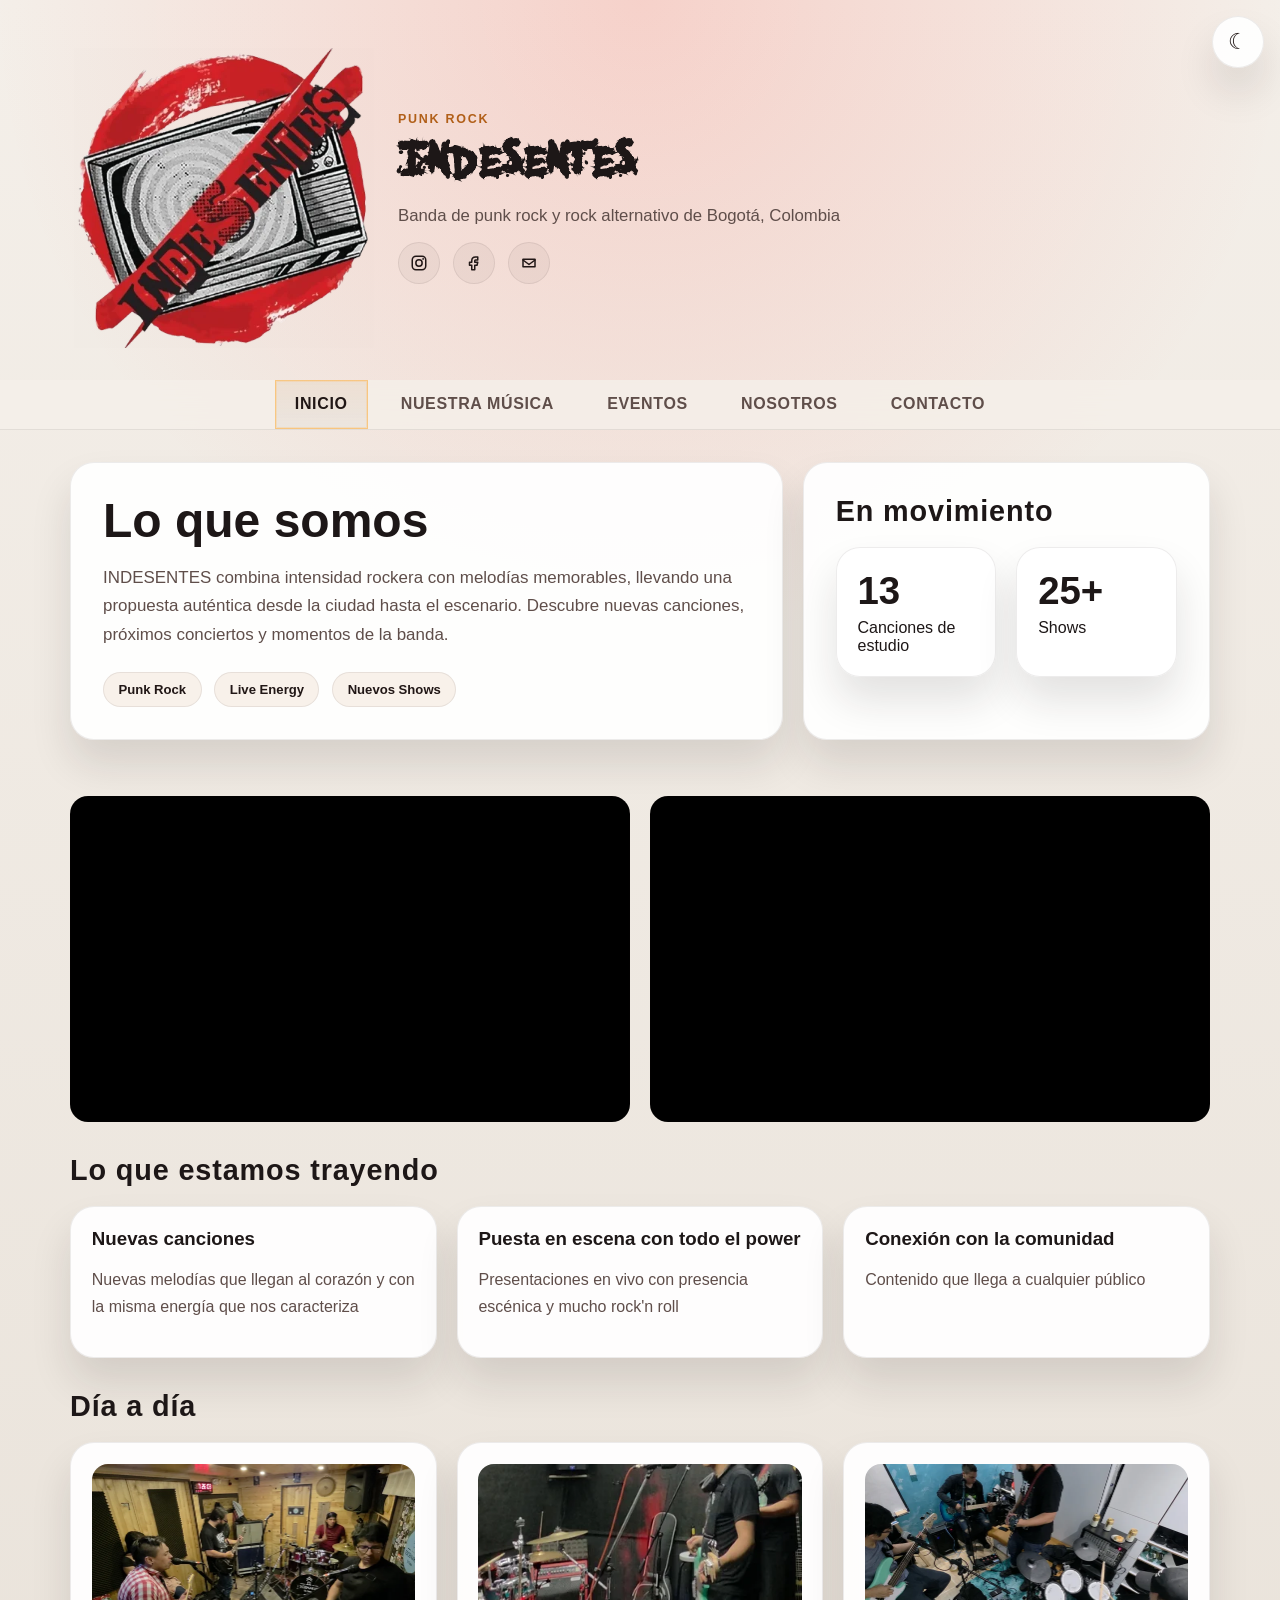
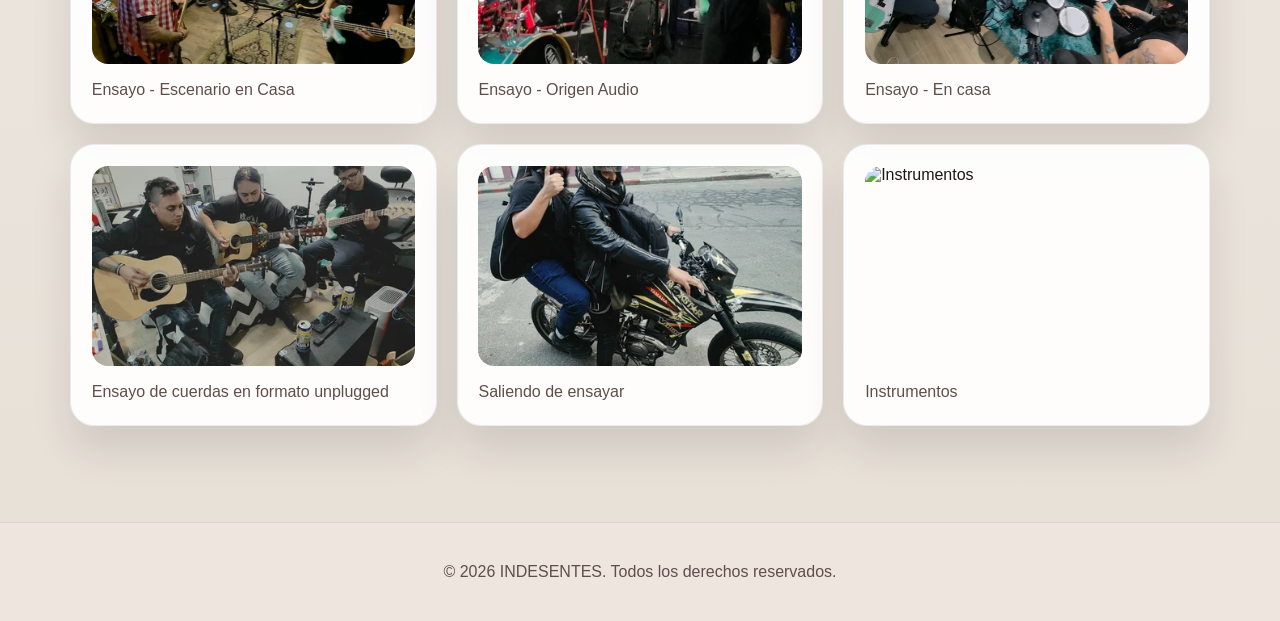
==== index.html @ 767691c8 "feat!: Indesentes Web Page. First Version" ====
<!DOCTYPE html>
<html lang="es">
  <head>
    <meta charset="UTF-8" />
    <meta name="viewport" content="width=device-width, initial-scale=1.0" />
    <meta
      name="description"
      content="INDESENTES — punk rock en español, música, eventos y contacto directo con la banda."
    />
    <title>INDESENTES</title>
    <link rel="stylesheet" href="styles.css" />
    <script defer src="app.js"></script>
    <link rel="shortcut icon" href="assets/ico.webp">
  </head>
  <body>
    <div class="page-shell">
      <button
        id="theme-toggle"
        class="theme-toggle"
        type="button"
        aria-label="Cambiar tema"
        title="Cambiar tema"
      >
        <span id="theme-icon" aria-hidden="true">☀</span>
      </button>

      <header class="site-header" id="site-header">
        <div class="brand-mark">
          <img id="brand-logo" src="assets/logo-dark.webp" alt="Logo INDESENTES" />
        </div>
        <div class="brand-copy">
          <p class="eyebrow">PUNK ROCK</p>
          <h1 id="site-title">INDESENTES</h1>
          <p id="site-tagline" class="tagline"></p>
          <div id="social-links" class="social-links" aria-label="Redes sociales"></div>
        </div>
      </header>

      <nav class="main-nav" aria-label="Navegación principal">
        <div class="nav-shell">
          <ul id="nav-menu" class="nav-menu"></ul>
        </div>
      </nav>

      <main id="page-content" class="page-content" aria-live="polite"></main>

      <footer class="site-footer" id="site-footer"></footer>
    </div>

    <div id="image-modal" class="image-modal" role="dialog" aria-modal="true" aria-labelledby="image-modal-title" hidden>
      <div class="image-modal-backdrop" data-image-modal-close></div>
      <div class="image-modal-content">
        <div class="image-modal-toolbar">
          <h2 id="image-modal-title">Vista previa del flyer</h2>
          <button type="button" class="image-modal-close" data-image-modal-close aria-label="Cerrar imagen" title="Cerrar imagen">×</button>
        </div>
        <img id="image-modal-preview" src="" alt="" />
      </div>
    </div>
  </body>
</html>
---- styles.css ----
@font-face {
  font-family: "You Murderer BB";
  src: url("fonts/youmurdererbb_reg.ttf") format("truetype");
  font-weight: 400;
  font-style: normal;
}

:root {
  --bg: #090909;
  --bg-soft: #120f15;
  --panel: rgba(25, 19, 22, 0.88);
  --panel-strong: #181416;
  --panel-alt: #f3f1ef;
  --text: #f6f1ee;
  --text-soft: #d0bdb7;
  --text-strong: #ffffff;
  --primary: #ff4b3e;
  --primary-alt: #ff7d5d;
  --accent: #ffb347;
  --accent-soft: rgba(255, 179, 71, 0.14);
  --border: rgba(255, 255, 255, 0.08);
  --shadow: 0 28px 56px rgba(0, 0, 0, 0.42);
  --button-bg: rgba(255, 255, 255, 0.05);
  --button-hover: rgba(255, 255, 255, 0.1);
  --success: #44db9a;
  --warning: #ffc857;
  --chip: rgba(255, 179, 71, 0.12);
  --footer-bg: #070707;
  --input-bg: rgba(255, 255, 255, 0.04);
  --card-bg: rgba(255, 255, 255, 0.02);
  --transparent: transparent;
}

body.theme-light {
  --bg: #f4efe9;
  --bg-soft: #e7e0d7;
  --panel: rgba(255, 255, 255, 0.92);
  --panel-strong: #fffaf7;
  --panel-alt: #faf3ee;
  --text: #1d1717;
  --text-soft: #5f4e4a;
  --text-strong: #211716;
  --primary: #d63c34;
  --primary-alt: #e36c4d;
  --accent: #b15f18;
  --accent-soft: rgba(177, 95, 24, 0.1);
  --border: rgba(33, 23, 22, 0.08);
  --shadow: 0 24px 40px rgba(37, 27, 25, 0.12);
  --button-bg: rgba(34, 21, 20, 0.04);
  --button-hover: rgba(34, 21, 20, 0.08);
  --chip: rgba(177, 95, 24, 0.08);
  --footer-bg: #efe5df;
  --input-bg: rgba(34, 21, 20, 0.03);
  --card-bg: rgba(255, 255, 255, 0.8);
}

* {
  box-sizing: border-box;
}

html {
  scroll-behavior: smooth;
}

body {
  margin: 0;
  font-family: "Segoe UI", Tahoma, Geneva, Verdana, sans-serif;
  background:
    radial-gradient(circle at top, rgba(255, 75, 62, 0.18), transparent 28%),
    linear-gradient(180deg, var(--bg) 0%, var(--bg-soft) 100%);
  color: var(--text);
  transition: background 0.25s ease, color 0.25s ease;
}

img {
  max-width: 100%;
  display: block;
}

a {
  color: inherit;
  text-decoration: none;
}

button,
input,
select,
textarea {
  font: inherit;
}

.page-shell {
  min-height: 100vh;
}

.site-header {
  max-width: 1180px;
  margin: 0 auto;
  padding: 3rem 1.5rem 2rem;
  display: flex;
  align-items: center;
  gap: 1.5rem;
  flex-wrap: wrap;
}

.brand-mark {
  width: 300px;
  height: 300px;
  display: grid;
  place-items: center;
  overflow: hidden;
}

.brand-mark img {
  width: 100%;
  height: 100%;
  object-fit: cover;
}

.brand-copy {
  flex: 1;
  min-width: 220px;
}

.eyebrow {
  margin: 0 0 0.25rem;
  color: var(--accent);
  letter-spacing: 0.14em;
  text-transform: uppercase;
  font-size: 0.78rem;
  font-weight: 700;
}

#site-title {
  margin: 0;
  font-family: "You Murderer BB", "Segoe UI", sans-serif;
  font-size: clamp(2.3rem, 5vw, 4rem);
  line-height: 1;
  letter-spacing: 0.05em;
}

.tagline {
  margin: 0.8rem 0 1rem;
  max-width: 700px;
  font-size: 1.05rem;
  color: var(--text-soft);
}

.social-links {
  display: flex;
  align-items: center;
  flex-wrap: wrap;
  gap: 0.8rem;
}

.social-link {
  width: 42px;
  height: 42px;
  border-radius: 50%;
  display: grid;
  place-items: center;
  background: var(--button-bg);
  border: 1px solid var(--border);
  transition: transform 0.2s ease, background 0.2s ease;
}

.social-link:hover {
  transform: translateY(-2px);
  background: var(--button-hover);
}

.social-link svg {
  width: 18px;
  height: 18px;
  stroke: var(--text-strong);
  fill: none;
  stroke-width: 2;
  stroke-linecap: round;
  stroke-linejoin: round;
}

.main-nav {
  position: sticky;
  top: 0;
  z-index: 30;
  backdrop-filter: blur(14px);
  background: rgba(10, 8, 9, 0.75);
  border-bottom: 1px solid var(--border);
}

body.theme-light .main-nav {
  background: rgba(244, 239, 233, 0.82);
}

.nav-shell {
  max-width: 1180px;
  margin: 0 auto;
  padding: 0 1rem;
}

.nav-menu {
  list-style: none;
  padding: 0;
  margin: 0;
  display: flex;
  justify-content: center;
  gap: 0.8rem;
  flex-wrap: wrap;
}

.nav-item a {
  display: block;
  appearance: none;
  border: 1px solid transparent;
  background: transparent;
  color: var(--text-soft);
  font-weight: 700;
  letter-spacing: 0.04em;
  padding: 0.9rem 1.2rem;
  cursor: pointer;
  text-transform: uppercase;
  transition: all 0.2s ease;
}

.nav-item a:hover,
.nav-item a.active {
  color: var(--text-strong);
  border-color: rgba(255, 179, 71, 0.6);
  background: linear-gradient(180deg, var(--accent-soft), var(--button-bg));
  box-shadow: inset 0 0 0 1px rgba(255, 179, 71, 0.2);
}

.page-content {
  max-width: 1180px;
  margin: 0 auto;
  padding: 2rem 1.25rem 4rem;
}

.page-section {
  margin-bottom: 2rem;
}

.section-header {
  display: flex;
  justify-content: space-between;
  align-items: end;
  gap: 1rem;
  margin-bottom: 1.2rem;
}

.section-header h2,
.section-header h3 {
  margin: 0;
  font-size: clamp(1.8rem, 2vw, 2.5rem);
  letter-spacing: 0.03em;
}

.section-header p {
  margin: 0;
  color: var(--text-soft);
}

.hero-grid,
.feature-grid,
.metrics-grid,
.instagram-grid,
.music-layout,
.events-grid,
.members-grid,
.contact-layout {
  display: grid;
  gap: 1.25rem;
}

.hero-grid {
  grid-template-columns: 1.4fr 0.8fr;
}

.hero-card,
.feature-card,
.metric-card,
.instagram-card,
.player-panel,
.playlist-panel,
.event-card,
.member-card,
.contact-panel,
.info-panel {
  background: var(--panel);
  border: 1px solid var(--border);
  border-radius: 24px;
  box-shadow: var(--shadow);
}

.hero-card {
  padding: 2rem;
}

.hero-card h2 {
  margin-top: 0;
  margin-bottom: 1rem;
  font-size: clamp(2rem, 4vw, 3rem);
  line-height: 1.08;
}

.hero-card p {
  color: var(--text-soft);
  font-size: 1.06rem;
  line-height: 1.7;
}

.hero-badges {
  margin-top: 1.4rem;
  display: flex;
  flex-wrap: wrap;
  gap: 0.8rem;
}

.badge {
  display: inline-flex;
  align-items: center;
  border: 1px solid var(--border);
  border-radius: 999px;
  padding: 0.55rem 0.9rem;
  background: var(--chip);
  color: var(--text-strong);
  font-size: 0.82rem;
  font-weight: 700;
}

.feature-grid {
  grid-template-columns: repeat(3, minmax(0, 1fr));
}

.feature-card,
.metric-card,
.instagram-card,
.event-card,
.member-card,
.info-panel,
.contact-panel {
  padding: 1.3rem;
}

.feature-card h3,
.metric-card h3,
.event-card h3,
.member-card h3,
.contact-panel h3,
.info-panel h3 {
  margin-top: 0;
  margin-bottom: 0.6rem;
}

.feature-card p,
.metric-card p,
.member-card p,
.contact-panel p,
.info-panel p,
.event-card p {
  color: var(--text-soft);
  line-height: 1.7;
}

.metric-card strong {
  display: block;
  font-size: clamp(1.8rem, 3vw, 2.5rem);
  margin-bottom: 0.4rem;
}

.metrics-grid {
  grid-template-columns: repeat(2, minmax(0, 1fr));
}

.instagram-grid {
  grid-template-columns: repeat(3, minmax(0, 1fr));
}

.event-flyers img {
  border-radius: 16px;
  width: 100%;
  height: 300px;
  object-fit: cover;
}

.instagram-card img,
.member-card img {
  border-radius: 16px;
  width: 100%;
  height: 200px;
  object-fit: cover;
}

.instagram-card .caption {
  margin-top: 0.8rem;
  color: var(--text-soft);
  line-height: 1.6;
}

.embed-grid {
  display: grid;
  grid-template-columns: repeat(2, minmax(0, 1fr));
  gap: 1.2rem;
  margin-top: 1.5rem;
}

.embed-frame {
  position: relative;
  width: 100%;
  min-height: 320px;
  border-radius: 18px;
  overflow: hidden;
  border: 1px solid var(--border);
  background: #000;
}

.instagram-embed-wrap {
  margin-bottom: 1.5rem;
  border: 1px solid var(--border);
  border-radius: 20px;
  overflow: hidden;
  background: var(--panel);
  box-shadow: var(--shadow);
}

.instagram-embed {
  width: 100%;
  min-height: 520px;
  border: 0;
  background: transparent;
}

.embed-frame iframe {
  width: 100%;
  height: 100%;
  min-height: 320px;
  border: 0;
}

.music-layout {
  grid-template-columns: 1.6fr 0.9fr;
  align-items: start;
}

.player-panel,
.playlist-panel {
  padding: 1.2rem;
  border: 1px solid rgba(255, 179, 71, 0.15);
}

.now-playing {
  display: grid;
  grid-template-columns: 200px 1fr;
  gap: 1.2rem;
  align-items: center;
}

.album-art {
  width: 100%;
  min-height: 200px;
  border-radius: 20px;
  background-size: cover;
  background-position: center;
  position: relative;
  overflow: hidden;
  border: 1px solid var(--border);
}

.album-art::before {
  content: "";
  position: absolute;
  inset: 0;
  background: linear-gradient(180deg, rgba(0,0,0,0.08), rgba(0,0,0,0.35));
}

.track-meta {
  position: relative;
  z-index: 1;
}

.track-meta .eyebrow {
  margin-bottom: 0.4rem;
}

.track-meta h3 {
  margin: 0;
  font-size: clamp(1.5rem, 2vw, 2.3rem);
}

.track-meta p {
  color: var(--text-soft);
  margin: 0.4rem 0 0;
}

.player-controls {
  margin-top: 1.5rem;
}

.control-row {
  display: flex;
  align-items: center;
  justify-content: center;
  gap: 0.75rem;
  margin-bottom: 1rem;
}

.player-tools {
  display: flex;
  align-items: center;
  justify-content: space-between;
  gap: 1rem;
  margin-bottom: 1rem;
  flex-wrap: wrap;
}

.volume-control {
  display: flex;
  align-items: center;
  gap: 0.65rem;
  min-width: 170px;
  color: var(--text-soft);
  font-size: 0.8rem;
  font-weight: 700;
  letter-spacing: 0.08em;
  text-transform: uppercase;
}

.volume-control input {
  flex: 1;
  accent-color: var(--primary);
}

.playback-toggle-group {
  display: flex;
  align-items: center;
  gap: 0.6rem;
}

.control-button,
.primary-button,
.secondary-button,
.filter-button,
.form-button {
  border: 1px solid var(--border);
  background: var(--button-bg);
  color: var(--text-strong);
  cursor: pointer;
  transition: all 0.2s ease;
}

.control-button {
  width: 46px;
  height: 46px;
  border-radius: 50%;
  font-size: 1.2rem;
  display: inline-flex;
  align-items: center;
  justify-content: center;
  padding: 0;
}

.control-button svg {
  width: 18px;
  height: 18px;
  display: block;
}

.control-button.active {
  background: linear-gradient(135deg, rgba(255, 179, 71, 0.2), rgba(105, 213, 255, 0.12));
  border-color: #ff4b3e;
  box-shadow: 0 0 0 3px rgba(255, 179, 71, 0.08);
}

.control-button:hover,
.primary-button:hover,
.secondary-button:hover,
.filter-button:hover,
.form-button:hover {
  background: var(--button-hover);
}

.control-button.primary {
  width: 54px;
  height: 54px;
  background: linear-gradient(135deg, var(--primary), var(--primary-alt));
  border-color: transparent;
}

.progress-wrap {
  display: grid;
  gap: 0.55rem;
}

.progress-meta {
  display: flex;
  justify-content: space-between;
  color: var(--text-soft);
  font-size: 0.85rem;
}

.progress-bar {
  width: 100%;
  accent-color: var(--primary);
}

.playlist-panel {
  min-height: 380px;
}

.playlist-tools {
  display: flex;
  justify-content: space-between;
  align-items: end;
  gap: 0.8rem;
  margin-bottom: 1rem;
  flex-wrap: wrap;
}

.category-filters {
  display: flex;
  flex-wrap: wrap;
  gap: 0.55rem;
}

.filter-button {
  padding: 0.55rem 0.8rem;
  border-radius: 999px;
  font-size: 0.8rem;
  font-weight: 700;
  text-transform: uppercase;
}

.filter-button.active {
  background: var(--accent-soft);
  border-color: rgba(105, 213, 255, 0.3);
  color: var(--text-strong);
}

.album-filter-wrap {
  display: flex;
  flex-direction: column;
  gap: 0.38rem;
  min-width: 180px;
}

.album-label {
  font-size: 0.72rem;
  letter-spacing: 0.12em;
  text-transform: uppercase;
  color: var(--text-soft);
  font-weight: 700;
}

.sort-select {
  width: 100%;
  color: var(--text-strong);
  background: linear-gradient(180deg, rgba(22, 18, 20, 0.96), rgba(10, 9, 12, 0.96));
  border: 1px solid rgba(255, 179, 71, 0.22);
  border-radius: 12px;
  padding: 0.72rem 2.4rem 0.72rem 0.9rem;
  appearance: none;
  -webkit-appearance: none;
  -moz-appearance: none;
  background-image: linear-gradient(45deg, transparent 50%, var(--text-soft) 50%), linear-gradient(135deg, var(--text-soft) 50%, transparent 50%);
  background-position: calc(100% - 18px) calc(50% - 2px), calc(100% - 12px) calc(50% - 2px);
  background-size: 6px 6px, 6px 6px;
  background-repeat: no-repeat;
  box-shadow: inset 0 0 0 1px rgba(255, 255, 255, 0.02), 0 12px 30px rgba(0, 0, 0, 0.2);
  font-weight: 600;
  transition: border-color 0.2s ease, box-shadow 0.2s ease, transform 0.2s ease;
}

.sort-select:hover {
  border-color: rgba(255, 179, 71, 0.38);
}

.sort-select:focus {
  outline: 2px solid rgba(255, 179, 71, 0.45);
  outline-offset: 2px;
  border-color: rgba(255, 179, 71, 0.5);
  box-shadow: 0 0 0 4px rgba(255, 179, 71, 0.12), 0 12px 30px rgba(0, 0, 0, 0.2);
}

.sort-select option {
  background: var(--panel);
  color: var(--text-strong);
  padding: 0.75rem 0.9rem;
}

.sort-select option:hover,
.sort-select option:focus,
.sort-select option:checked {
  background: linear-gradient(135deg, rgba(255, 179, 71, 0.18), rgba(105, 213, 255, 0.12));
  color: var(--text-strong);
}

.song-list {
  list-style: none;
  margin: 0;
  padding: 0;
  display: grid;
  gap: 0.7rem;
  max-height: 420px;
  overflow-y: auto;
  padding-right: 0.35rem;
}

.song-list::-webkit-scrollbar {
  width: 8px;
}

.song-list::-webkit-scrollbar-track {
  background: rgba(255, 255, 255, 0.03);
  border-radius: 999px;
}

.song-list::-webkit-scrollbar-thumb {
  background: rgba(255, 179, 71, 0.5);
  border-radius: 999px;
}

.album-accordion {
  display: grid;
  gap: 0.8rem;
}

.album-group {
  border: 1px solid var(--border);
  border-radius: 16px;
  background: var(--card-bg);
  overflow: hidden;
}

.album-accordion-item summary {
  display: flex;
  align-items: center;
  justify-content: space-between;
  gap: 0.75rem;
  cursor: pointer;
  list-style: none;
  padding: 0.9rem 1rem;
  color: var(--text-strong);
  font-weight: 700;
  background: rgba(255, 255, 255, 0.02);
}

.album-accordion-item summary::-webkit-details-marker {
  display: none;
}

.album-accordion-item summary::after {
  content: "+";
  color: var(--accent);
  font-size: 1.25rem;
  line-height: 1;
}

.album-accordion-item[open] summary::after {
  content: "−";
}

.album-songs {
  display: grid;
  gap: 0.7rem;
  padding: 0.8rem;
}

.song-item {
  display: grid;
  grid-template-columns: 52px 1fr auto auto;
  align-items: center;
  gap: 0.75rem;
  padding: 0.8rem 0.8rem;
  border-radius: 16px;
  border: 1px solid var(--border);
  background: var(--card-bg);
  cursor: pointer;
}

.song-item.active {
  border-color: rgba(255, 90, 95, 0.5);
  background: rgba(255, 90, 95, 0.08);
}

.song-thumb {
  width: 52px;
  height: 52px;
  border-radius: 12px;
  background-size: cover;
  background-position: center;
  border: 1px solid var(--border);
}

.song-meta {
  min-width: 0;
}

.song-meta strong,
.song-meta span {
  display: block;
  white-space: nowrap;
  overflow: hidden;
  text-overflow: ellipsis;
}

.song-meta span {
  color: var(--text-soft);
  font-size: 0.8rem;
}

.song-duration {
  color: var(--text-soft);
  font-size: 0.85rem;
}

.song-index {
  color: var(--text-soft);
  font-size: 0.8rem;
}

.events-grid {
  grid-template-columns: repeat(2, minmax(0, 1fr));
}

.event-group {
  grid-column: 1 / -1;
}

.event-group-heading {
  display: flex;
  align-items: baseline;
  margin: 0.8rem 0 1rem;
  border-bottom: 1px solid var(--border);
}

.event-group-heading h3 {
  margin: 0;
  padding-bottom: 0.5rem;
  font-size: 1.65rem;
  text-transform: capitalize;
}

.event-subgroup {
  margin-bottom: 1.25rem;
}

.event-subgroup-heading {
  display: flex;
  align-items: baseline;
  gap: 0.65rem;
  margin: 0 0 0.7rem;
}

.event-subgroup-heading .eyebrow {
  margin: 0;
}

.event-subgroup-heading h4 {
  margin: 0;
  color: var(--text-soft);
  font-size: 1.15rem;
  text-transform: capitalize;
}

.event-group-grid {
  display: grid;
  grid-template-columns: repeat(2, minmax(0, 1fr));
  gap: 1.25rem;
}

.events-filters {
  display: grid;
  grid-template-columns: 1fr auto;
  gap: 1.25rem;
  align-items: start;
  margin-bottom: 1.25rem;
}

.event-status-filters {
  display: flex;
  flex-wrap: wrap;
  gap: 0.55rem;
}

.calendar-filter {
  position: relative;
  z-index: 5;
}

.calendar-toggle {
  display: inline-flex;
  align-items: center;
  gap: 0.55rem;
  min-height: 42px;
  padding: 0.6rem 0.85rem;
  border: 1px solid var(--border);
  border-radius: 10px;
  background: var(--button-bg);
  color: var(--text-strong);
  cursor: pointer;
  font-weight: 700;
}

.calendar-toggle:hover,
.calendar-toggle.active {
  background: var(--accent-soft);
  border-color: rgba(255, 179, 71, 0.45);
}

.calendar-toggle svg {
  width: 19px;
  height: 19px;
  fill: none;
  stroke: currentColor;
  stroke-linecap: round;
  stroke-linejoin: round;
  stroke-width: 1.8;
}

.calendar-panel {
  position: absolute;
  top: calc(100% + 0.65rem);
  right: 0;
  display: none;
  width: min(330px, calc(100vw - 2.5rem));
  padding: 1rem;
  background: var(--panel);
  border: 1px solid var(--border);
  border-radius: 18px;
  box-shadow: var(--shadow);
  z-index: 20;
}

.calendar-panel.is-open {
  display: block;
}

.calendar-toolbar,
.calendar-weekdays,
.calendar-grid {
  display: grid;
  grid-template-columns: repeat(7, minmax(0, 1fr));
  gap: 0.3rem;
}

.calendar-toolbar {
  grid-template-columns: 1fr 0.75fr;
  align-items: center;
  margin-bottom: 0.9rem;
}

.calendar-select {
  min-width: 0;
  padding: 0.55rem 0.5rem;
  border: 1px solid var(--border);
  border-radius: 9px;
  background: var(--input-bg);
  color: var(--text-strong);
  text-transform: capitalize;
}

.calendar-select option {
  background: var(--panel-strong);
  color: var(--text-strong);
}

body.theme-light .calendar-select option {
  background: #fffaf7;
  color: #211716;
}

.calendar-weekdays {
  margin-bottom: 0.3rem;
  color: var(--text-soft);
  font-size: 0.7rem;
  font-weight: 700;
  text-align: center;
}

.calendar-day {
  min-width: 0;
  aspect-ratio: 1;
  border: 1px solid transparent;
  border-radius: 9px;
  background: transparent;
  color: var(--text);
  cursor: pointer;
}

.calendar-day:hover,
.calendar-day.selected {
  background: var(--primary);
  border-color: var(--primary-alt);
  color: #fff;
}

.calendar-day.has-event:not(.selected) {
  background: var(--accent-soft);
  border-color: rgba(255, 179, 71, 0.35);
  color: var(--accent);
  font-weight: 700;
}

.calendar-day.is-empty {
  cursor: default;
}

.calendar-clear {
  width: 100%;
  margin-top: 0.85rem;
  padding: 0.55rem;
  border: 1px solid var(--border);
  border-radius: 9px;
  background: var(--button-bg);
  color: var(--text-soft);
  cursor: pointer;
}

.calendar-clear:disabled {
  cursor: not-allowed;
  opacity: 0.45;
}

.event-card {
  display: grid;
  gap: 1rem;
}

.event-card-lazy {
  min-height: 520px;
}

.event-card-placeholder {
  display: grid;
  align-content: start;
  gap: 0.8rem;
  min-height: 480px;
  padding: 0.5rem;
}

.event-card-placeholder span {
  display: block;
  height: 1rem;
  border-radius: 8px;
  background: var(--button-bg);
}

.event-card-placeholder span:first-child {
  width: 42%;
  height: 1.5rem;
}

.event-card-placeholder span:last-child {
  width: 76%;
  margin-top: 14rem;
}

.event-card.is-today {
  border-color: rgba(255, 179, 71, 0.75);
  background: linear-gradient(145deg, var(--panel), rgba(255, 179, 71, 0.13));
  box-shadow: 0 0 0 2px rgba(255, 179, 71, 0.13), var(--shadow);
}

.event-heading-row {
  display: flex;
  align-items: start;
  justify-content: space-between;
  gap: 0.75rem;
}

.event-status-tags {
  display: flex;
  flex-wrap: wrap;
  justify-content: flex-end;
  gap: 0.4rem;
}

.event-status-tag {
  display: inline-flex;
  padding: 0.35rem 0.6rem;
  border-radius: 999px;
  font-size: 0.7rem;
  font-weight: 800;
  text-transform: uppercase;
  letter-spacing: 0.06em;
}

.event-status-tag.past {
  background: rgba(150, 150, 150, 0.16);
  color: var(--text-soft);
}

.event-status-tag.today {
  background: rgba(255, 179, 71, 0.22);
  color: var(--accent);
}

.event-status-tag.upcoming {
  background: rgba(68, 219, 154, 0.14);
  color: var(--success);
}

.event-status-tag.live {
  background: rgba(226, 44, 50, 0.2);
  color: #ff4f56;
  border: 1px solid rgba(255, 79, 86, 0.45);
}

.event-card h3 {
  font-size: clamp(1.5rem, 2vw, 2rem);
}

.event-meta {
  display: flex;
  flex-wrap: wrap;
  gap: 0.55rem;
}

.meta-pill {
  display: inline-flex;
  align-items: center;
  padding: 0.45rem 0.75rem;
  border-radius: 999px;
  border: 1px solid var(--border);
  background: var(--chip);
  color: var(--text-strong);
  font-size: 0.8rem;
  font-weight: 700;
}

.event-flyers {
  display: grid;
  grid-template-columns: repeat(auto-fit, minmax(180px, 1fr));
  gap: 0.8rem;
}

.event-flyer-button {
  display: block;
  width: 100%;
  padding: 0;
  border: 0;
  border-radius: 16px;
  background: transparent;
  cursor: zoom-in;
  overflow: hidden;
}

.event-flyer-button img {
  transition: transform 0.2s ease, filter 0.2s ease;
}

.event-flyer-button:hover img,
.event-flyer-button:focus-visible img {
  transform: scale(1.03);
  filter: brightness(1.12);
}

.event-flyer-button:focus-visible {
  outline: 2px solid var(--accent);
  outline-offset: 3px;
}

.image-modal[hidden] {
  display: none;
}

.image-modal {
  position: fixed;
  inset: 0;
  z-index: 200;
  display: grid;
  place-items: center;
  padding: 1.5rem;
}

.image-modal-backdrop {
  position: absolute;
  inset: 0;
  background: rgba(0, 0, 0, 0.86);
  backdrop-filter: blur(5px);
}

.image-modal-content {
  position: relative;
  z-index: 1;
  display: grid;
  gap: 0.8rem;
  width: min(100%, 1100px);
  max-height: calc(100vh - 3rem);
  padding: 0.9rem;
  border: 1px solid var(--border);
  border-radius: 18px;
  background: var(--panel-strong);
  box-shadow: var(--shadow);
}

.image-modal-toolbar {
  display: flex;
  align-items: center;
  justify-content: space-between;
  gap: 1rem;
}

.image-modal-toolbar h2 {
  margin: 0;
  color: var(--text-strong);
  font-size: 1rem;
}

.image-modal-close {
  width: 38px;
  height: 38px;
  border: 1px solid var(--border);
  border-radius: 50%;
  background: var(--button-bg);
  color: var(--text-strong);
  cursor: pointer;
  font-size: 1.7rem;
  line-height: 1;
}

.image-modal-close:hover,
.image-modal-close:focus-visible {
  background: var(--button-hover);
  outline: 2px solid var(--accent);
  outline-offset: 2px;
}

#image-modal-preview {
  width: 100%;
  max-height: calc(100vh - 8rem);
  object-fit: contain;
  border-radius: 10px;
}

body.modal-open {
  overflow: hidden;
}

.event-actions {
  display: flex;
  flex-wrap: wrap;
  gap: 0.8rem;
}

.primary-button,
.secondary-button,
.form-button {
  display: inline-flex;
  align-items: center;
  justify-content: center;
  padding: 0.82rem 1.15rem;
  border-radius: 12px;
  font-weight: 700;
  text-decoration: none;
}

.primary-button {
  background: linear-gradient(135deg, var(--primary), var(--primary-alt));
  border-color: transparent;
}

.secondary-button {
  background: var(--button-bg);
}

.calendar-disabled,
.calendar-disabled:disabled {
  cursor: not-allowed;
  opacity: 0.45;
}

.members-grid {
  grid-template-columns: repeat(3, minmax(0, 1fr));
}

.member-card img {
  width: 150px;
  height: 150px;
  margin: 0 auto 1rem;
  border: 2px solid #fff;
  border-radius: 50%;
  object-fit: cover;
}

.member-card .role {
  margin-bottom: 1rem;
  color: var(--text-soft);
  font-weight: 700;
  text-transform: uppercase;
  letter-spacing: 0.08em;
  font-size: 0.76rem;
  text-align: center;
}

.member-card {
  text-align: center;
}

.member-card h3 {
  margin: 0 0 0.35rem;
  color: var(--text-strong);
  font-size: 1.55rem;
  text-align: center;
}

.member-socials {
  display: flex;
  justify-content: center;
  gap: 0.7rem;
}

.member-socials .social-link {
  width: 38px;
  height: 38px;
}

.member-socials .social-link.is-disabled {
  opacity: 0.55;
}

.contact-layout {
  grid-template-columns: 0.92fr 1.08fr;
}

.contact-panel,
.info-panel {
  padding: 1.5rem;
}

.contact-list {
  list-style: none;
  margin: 1rem 0 0;
  padding: 0;
  display: grid;
  gap: 0.75rem;
}

.contact-list li {
  display: flex;
  align-items: center;
  gap: 0.7rem;
  color: var(--text-soft);
}

.contact-list strong {
  color: var(--text-strong);
}

.contact-form-link {
  margin-top: 1.2rem;
}

.contact-form {
  display: grid;
  gap: 1rem;
}

.form-grid {
  display: grid;
  grid-template-columns: repeat(2, minmax(0, 1fr));
  gap: 1rem;
}

.form-field {
  display: grid;
  gap: 0.45rem;
}

.form-field.full {
  grid-column: 1 / -1;
}

.form-field label {
  font-weight: 700;
}

.form-field input,
.form-field textarea,
.form-field select {
  width: 100%;
  border-radius: 12px;
  border: 1px solid var(--border);
  background: var(--input-bg);
  color: var(--text-strong);
  padding: 0.8rem 0.9rem;
  resize: vertical;
}

.form-field textarea {
  min-height: 150px;
}

.form-button {
  width: auto;
  border: 0;
  background: linear-gradient(135deg, var(--primary), var(--primary-alt));
}

.site-footer {
  background: var(--footer-bg);
  border-top: 1px solid var(--border);
  padding: 1.5rem 1rem;
  text-align: center;
  color: var(--text-soft);
}

.theme-toggle {
  position: fixed;
  top: 1rem;
  right: 1rem;
  z-index: 100;
  width: 52px;
  height: 52px;
  border: 1px solid var(--border);
  border-radius: 50%;
  background: rgba(17, 23, 30, 0.8);
  color: var(--text-strong);
  box-shadow: var(--shadow);
  cursor: pointer;
  display: grid;
  place-items: center;
}

body.theme-light .theme-toggle {
  background: rgba(255, 255, 255, 0.9);
}

#theme-icon {
  font-size: 1.35rem;
}

.empty-state {
  padding: 2rem;
  min-height: 430px;
  display: grid;
  place-items: center;
  text-align: center;
  color: var(--text-soft);
  border: 1px dashed var(--border);
  border-radius: 16px;
}

@media (max-width: 860px) {
  .hero-grid,
  .music-layout,
  .contact-layout,
  .events-filters,
  .events-grid,
  .event-group-grid,
  .feature-grid,
  .members-grid,
  .metrics-grid,
  .instagram-grid {
    grid-template-columns: 1fr;
  }

  .site-header {
    padding-top: 4rem;
  }

  .brand-mark {
    width: 120px;
    height: 120px;
  }

  .now-playing {
    grid-template-columns: 1fr;
  }

  .events-filters {
    grid-template-columns: 1fr;
  }
}

@media (max-width: 560px) {
  .nav-menu {
    justify-content: flex-start;
    padding: 0.5rem 0;
  }

  .nav-item a {
    padding: 0.7rem 0.8rem;
    font-size: 0.72rem;
  }

  .form-grid {
    grid-template-columns: 1fr;
  }

  .song-item {
    grid-template-columns: 44px 1fr auto;
  }

  .song-index {
    display: none;
  }

  .section-header {
    display: block;
  }
}
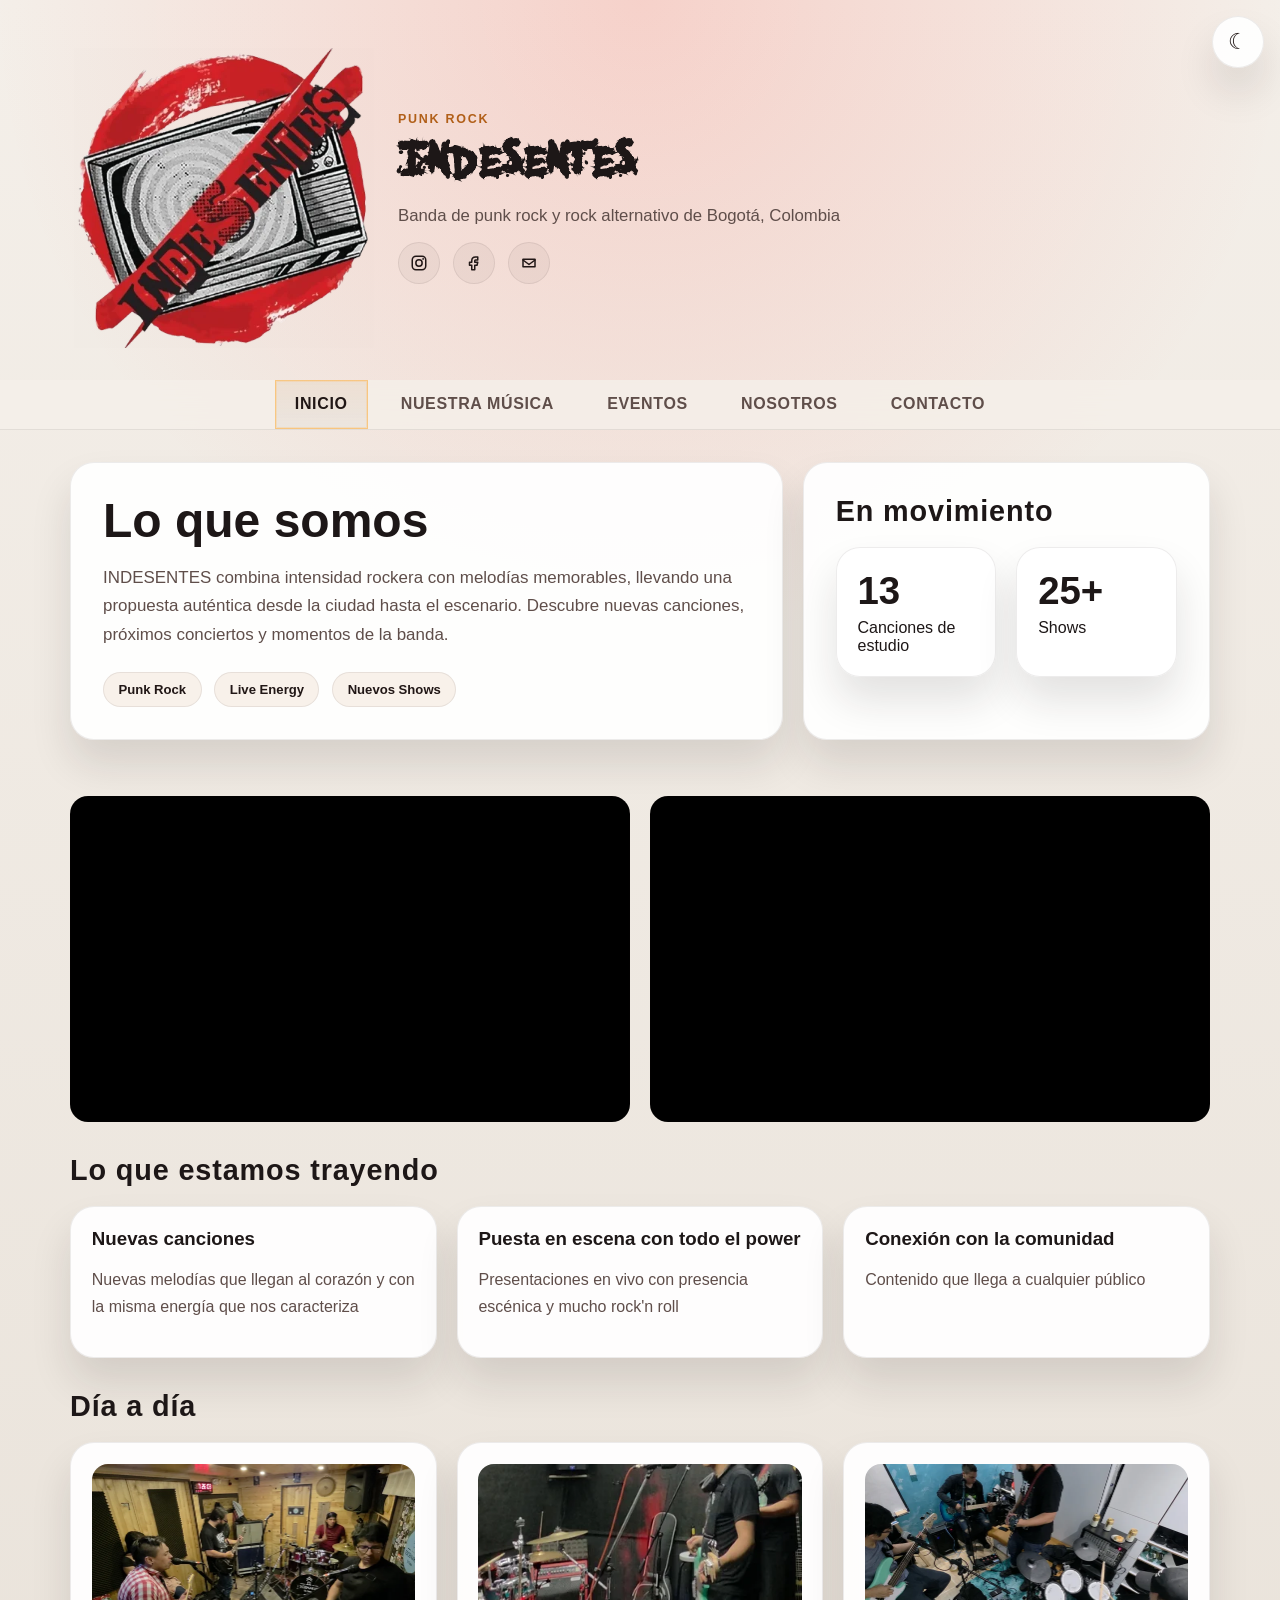
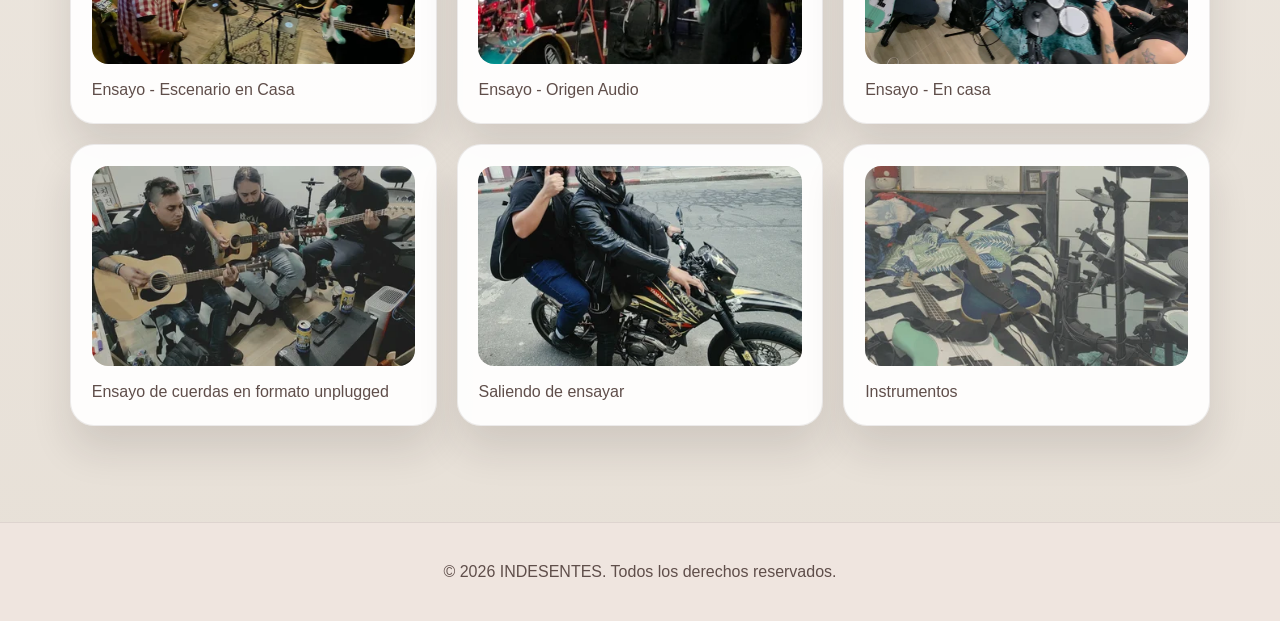
==== commit f1d12279: "fix: Patch for page speed" ====
--- a/index.html
+++ b/index.html
@@ -3,14 +3,64 @@
   <head>
     <meta charset="UTF-8" />
     <meta name="viewport" content="width=device-width, initial-scale=1.0" />
+    <meta name="robots" content="index, follow, max-image-preview:large, max-snippet:-1, max-video-preview:-1" />
+    <meta name="author" content="INDESENTES" />
+    <meta name="application-name" content="INDESENTES" />
+    <meta name="theme-color" content="#090909" />
+    <meta name="color-scheme" content="dark light" />
     <meta
       name="description"
-      content="INDESENTES — punk rock en español, música, eventos y contacto directo con la banda."
+      content="INDESENTES es una banda de punk rock y rock alternativo de Bogotá, Colombia. Escucha nuestra música, conoce los próximos eventos y contáctanos para agendar el tuyo."
     />
-    <title>INDESENTES</title>
+    <meta name="keywords" content="INDESENTES, punk rock, rock alternativo, banda de Bogotá, rock colombiano, música en español, conciertos Bogotá, eventos de rock" />
+    <link rel="canonical" href="https://indesentesband.com/" />
+    <link rel="alternate" hreflang="es-CO" href="https://indesentesband.com/" />
+    <link rel="alternate" hreflang="x-default" href="https://indesentesband.com/" />
+
+    <meta property="og:type" content="website" />
+    <meta property="og:site_name" content="INDESENTES" />
+    <meta property="og:locale" content="es_CO" />
+    <meta property="og:url" content="https://indesentesband.com/" />
+    <meta property="og:title" content="INDESENTES | Punk rock desde Bogotá" />
+    <meta property="og:description" content="Escucha la música de INDESENTES, descubre nuestros eventos y conecta con la banda de punk rock y rock alternativo de Bogotá." />
+    <meta property="og:image" content="https://indesentesband.com/assets/logo-dark.webp" />
+    <meta property="og:image:secure_url" content="https://indesentesband.com/assets/logo-dark.webp" />
+    <meta property="og:image:alt" content="Logo de INDESENTES" />
+    <meta property="og:image:type" content="image/webp" />
+
+    <meta name="twitter:card" content="summary_large_image" />
+    <meta name="twitter:site" content="@indesentesband" />
+    <meta name="twitter:title" content="INDESENTES | Punk rock desde Bogotá" />
+    <meta name="twitter:description" content="Música, eventos y contacto de INDESENTES, banda de punk rock y rock alternativo de Bogotá." />
+    <meta name="twitter:image" content="https://indesentesband.com/assets/logo-dark.webp" />
+    <meta name="twitter:image:alt" content="Logo de INDESENTES" />
+
+    <title>INDESENTES | Punk rock desde Bogotá</title>
     <link rel="stylesheet" href="styles.css" />
     <script defer src="app.js"></script>
-    <link rel="shortcut icon" href="assets/ico.webp">
+    <link rel="icon" type="image/webp" href="assets/ico.webp" />
+    <link rel="apple-touch-icon" href="assets/ico.webp" />
+    <script type="application/ld+json">
+      {
+        "@context": "https://schema.org",
+        "@type": "MusicGroup",
+        "@id": "https://indesentesband.com/#organization",
+        "name": "INDESENTES",
+        "url": "https://indesentesband.com/",
+        "description": "Banda de punk rock y rock alternativo de Bogotá, Colombia.",
+        "genre": ["Punk rock", "Rock alternativo", "Rock en español"],
+        "foundingLocation": {
+          "@type": "Place",
+          "name": "Bogotá, Colombia"
+        },
+        "logo": "https://indesentesband.com/assets/logo-dark.webp",
+        "image": "https://indesentesband.com/assets/logo-dark.webp",
+        "sameAs": [
+          "https://www.instagram.com/indesentesband/",
+          "https://www.facebook.com/indesentespr/"
+        ]
+      }
+    </script>
   </head>
   <body>
     <div class="page-shell">
@@ -26,7 +76,7 @@
 
       <header class="site-header" id="site-header">
         <div class="brand-mark">
-          <img id="brand-logo" src="assets/logo-dark.webp" alt="Logo INDESENTES" />
+          <img id="brand-logo" src="assets/logo-dark.webp" alt="Logo INDESENTES" width="300" height="300" fetchpriority="high" decoding="async" />
         </div>
         <div class="brand-copy">
           <p class="eyebrow">PUNK ROCK</p>
--- a/styles.css
+++ b/styles.css
@@ -3,6 +3,7 @@
   src: url("fonts/youmurdererbb_reg.ttf") format("truetype");
   font-weight: 400;
   font-style: normal;
+  font-display: swap;
 }
 
 :root {
@@ -1448,6 +1449,7 @@
   .events-filters,
   .events-grid,
   .event-group-grid,
+  .embed-grid,
   .feature-grid,
   .members-grid,
   .metrics-grid,
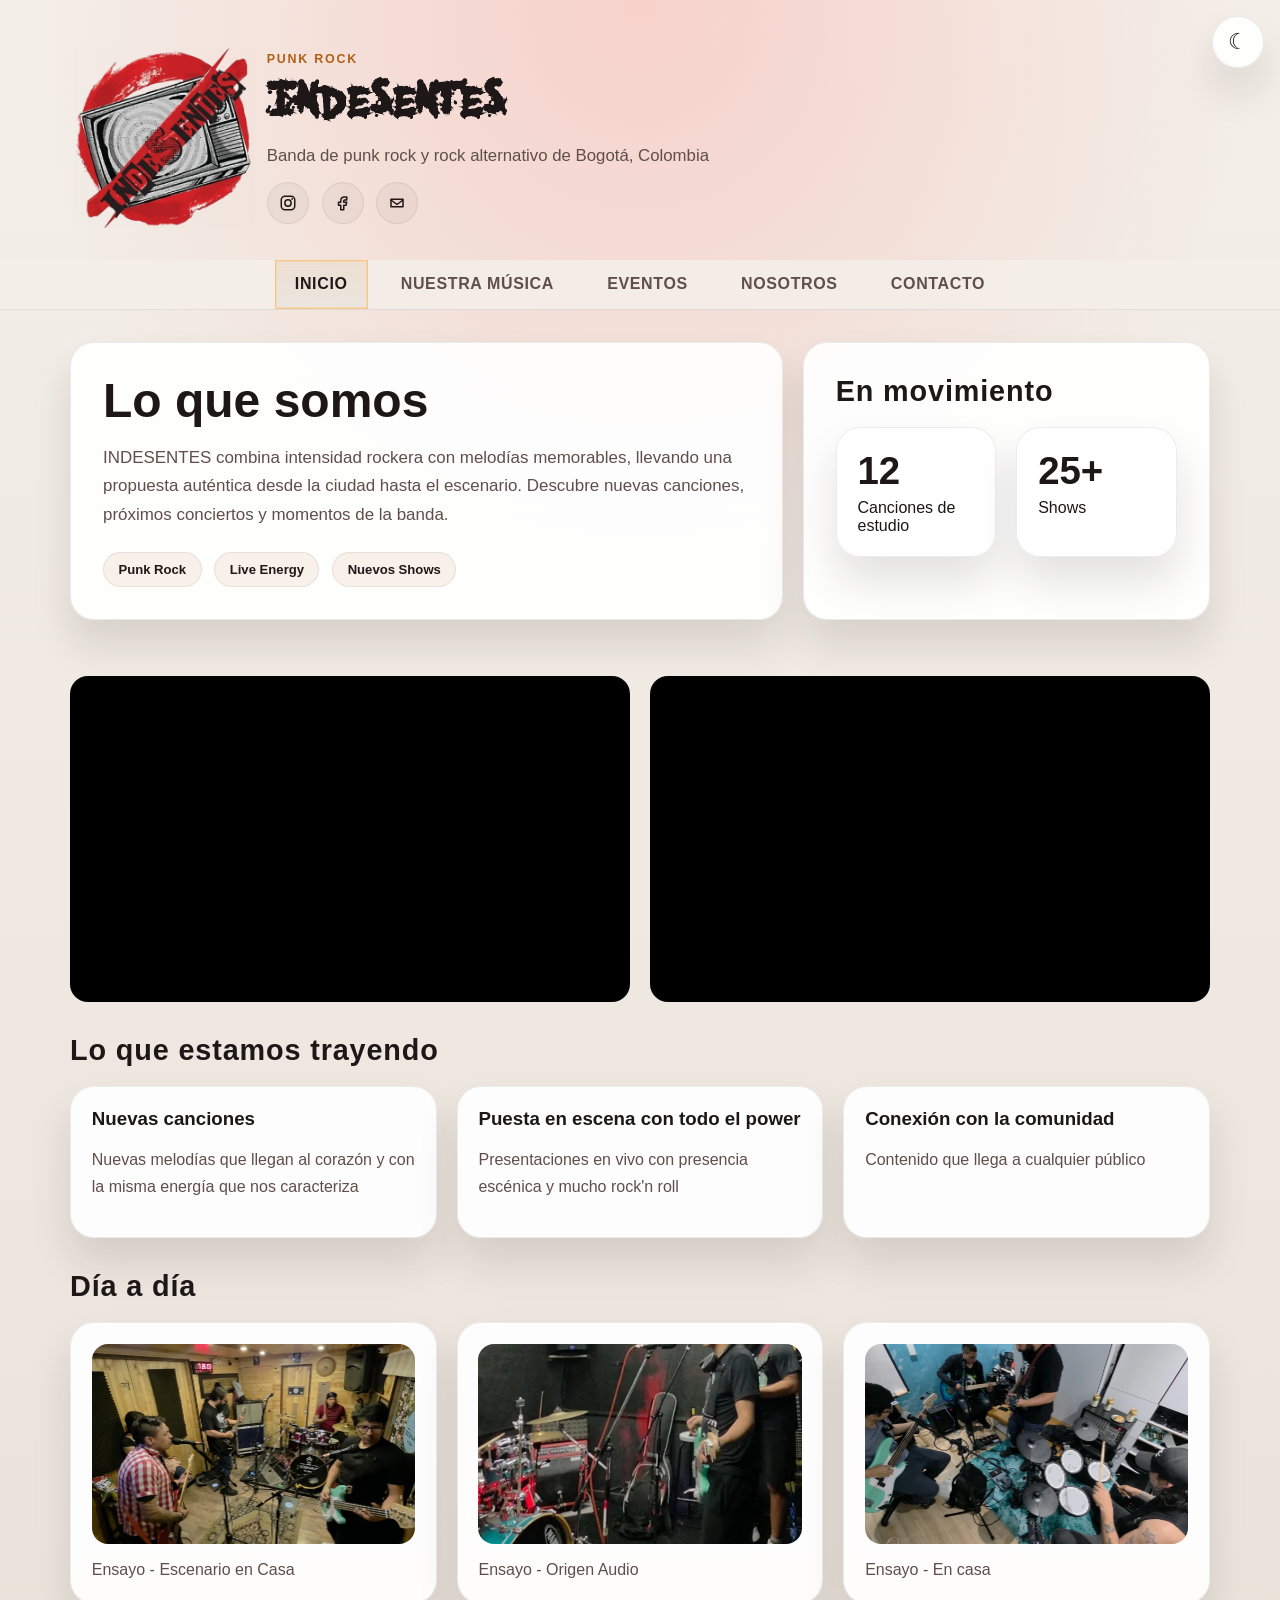
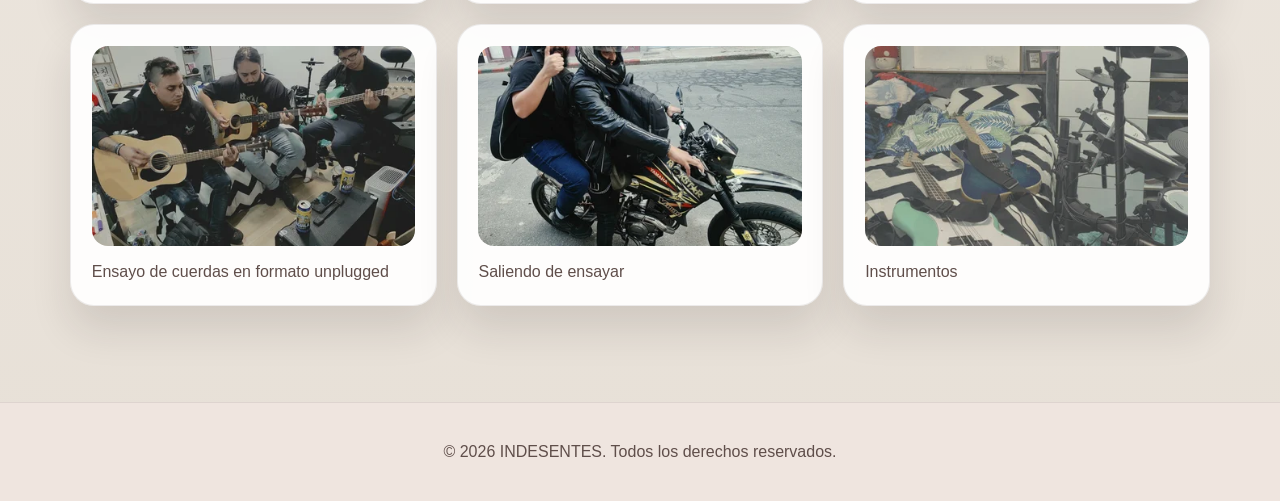
==== commit 6c791f45: "fix: Correcciones de estilo en header de página" ====
--- a/index.html
+++ b/index.html
@@ -76,7 +76,7 @@
 
       <header class="site-header" id="site-header">
         <div class="brand-mark">
-          <img id="brand-logo" src="assets/logo-dark.webp" alt="Logo INDESENTES" width="300" height="300" fetchpriority="high" decoding="async" />
+          <img id="brand-logo" src="assets/logo-dark.webp" alt="Logo INDESENTES" width="180" height="180" fetchpriority="high" decoding="async" />
         </div>
         <div class="brand-copy">
           <p class="eyebrow">PUNK ROCK</p>
--- a/styles.css
+++ b/styles.css
@@ -100,13 +100,13 @@
   padding: 3rem 1.5rem 2rem;
   display: flex;
   align-items: center;
-  gap: 1.5rem;
+  gap: 0.8rem;
   flex-wrap: wrap;
 }
 
 .brand-mark {
-  width: 300px;
-  height: 300px;
+  width: 180px;
+  height: 180px;
   display: grid;
   place-items: center;
   overflow: hidden;
@@ -471,7 +471,7 @@
   content: "";
   position: absolute;
   inset: 0;
-  background: linear-gradient(180deg, rgba(0,0,0,0.08), rgba(0,0,0,0.35));
+  background: linear-gradient(180deg, rgba(0, 0, 0, 0.08), rgba(0, 0, 0, 0.35));
 }
 
 .track-meta {
@@ -1443,6 +1443,7 @@
 }
 
 @media (max-width: 860px) {
+
   .hero-grid,
   .music-layout,
   .contact-layout,
@@ -1458,12 +1459,12 @@
   }
 
   .site-header {
-    padding-top: 4rem;
+    padding-top: 2rem;
   }
 
   .brand-mark {
-    width: 120px;
-    height: 120px;
+    width: 90px;
+    height: 90px;
   }
 
   .now-playing {
@@ -1477,13 +1478,15 @@
 
 @media (max-width: 560px) {
   .nav-menu {
-    justify-content: flex-start;
-    padding: 0.5rem 0;
+    justify-content: center;
+    padding: 0.2rem 0.2rem 0.2rem 0.2rem;
+    gap: 0.2rem;
   }
 
   .nav-item a {
     padding: 0.7rem 0.8rem;
     font-size: 0.72rem;
+    padding: 0.8rem 0.8rem 0.8rem 0.8rem;
   }
 
   .form-grid {
@@ -1502,3 +1505,30 @@
     display: block;
   }
 }
+
+@media (max-width: 385px) {
+  .brand-mark {
+    width: 60px;
+    height: 60px;
+  }
+
+  #site-title {
+    font-size: clamp(1.6rem, 5vw, 4rem);
+    max-width: 155px;
+  }
+
+  .tagline {
+    font-size: 0.85rem;
+    max-width: 155px;
+  }
+
+  .eyebrow {
+    font-size: 0.48rem;
+    max-width: 155px;
+  }
+
+  .brand-copy {
+    flex: 1;
+    min-width: 155px;
+  }
+}
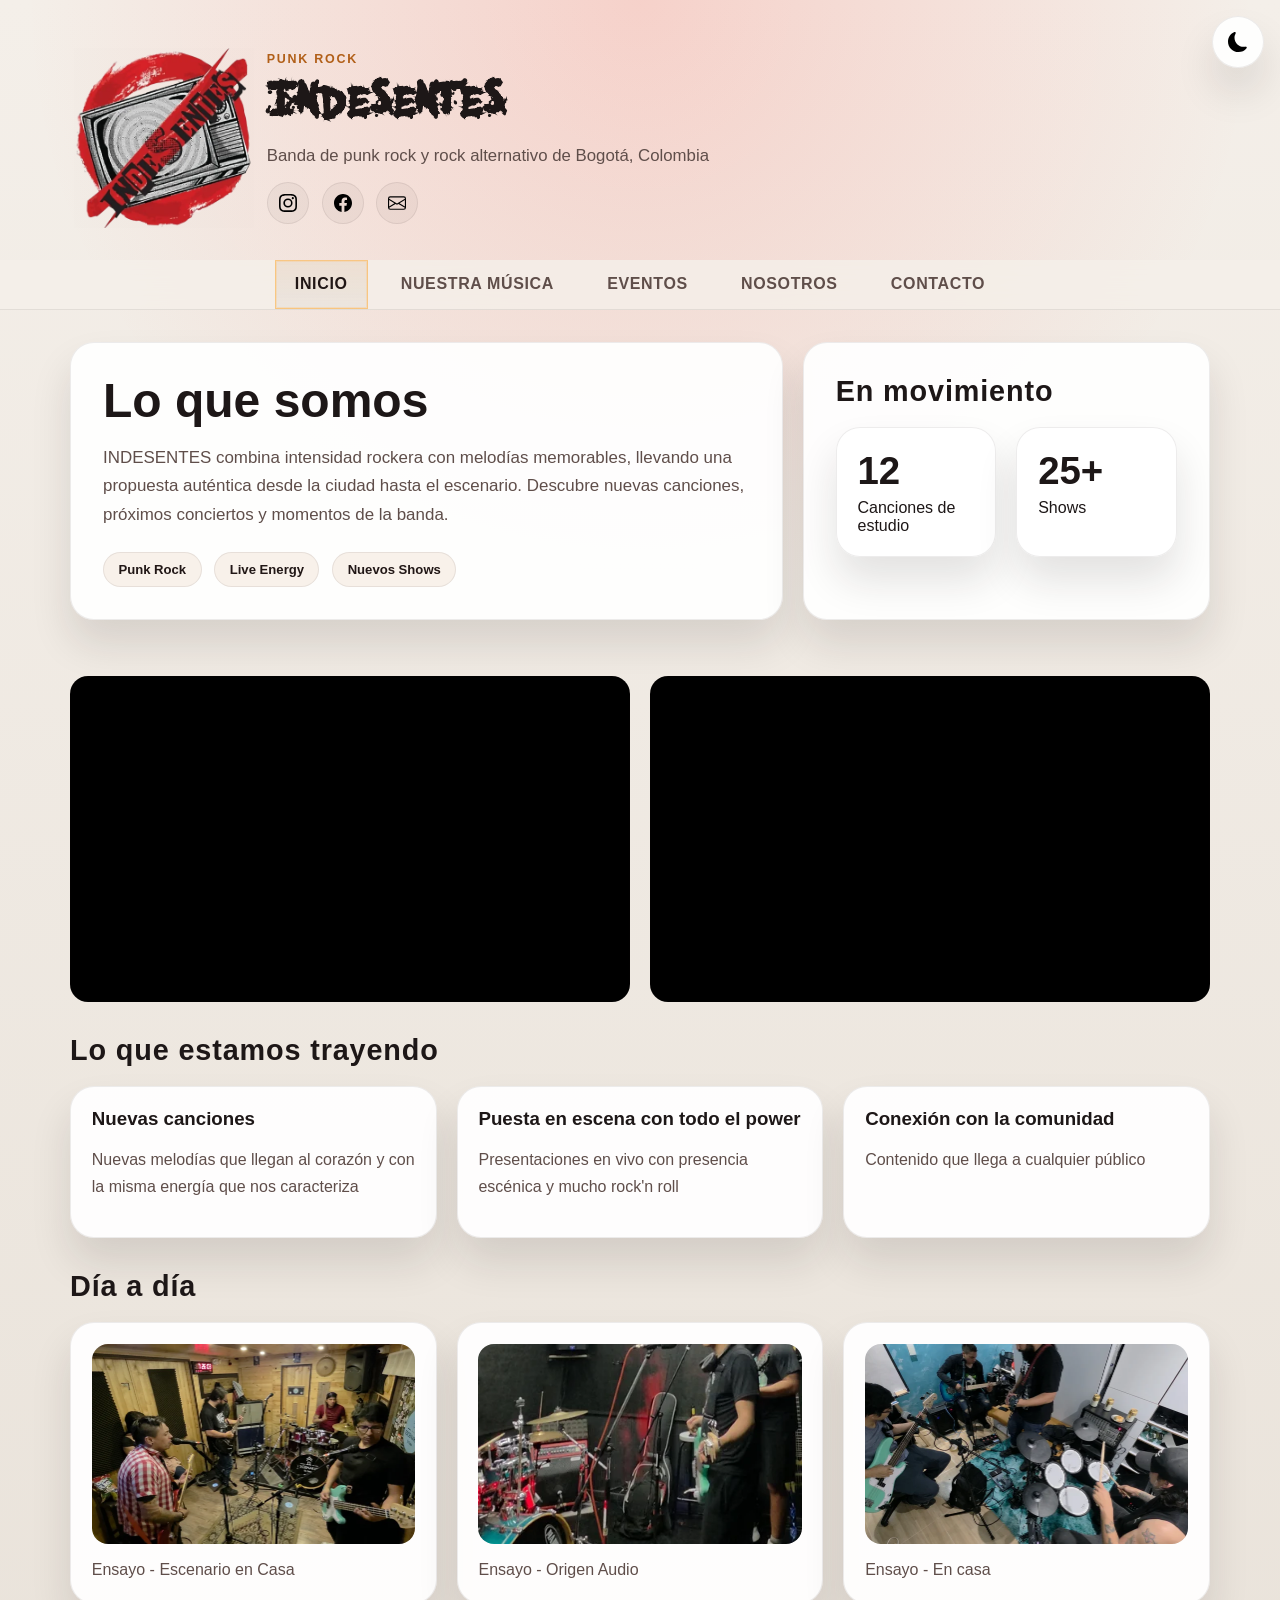
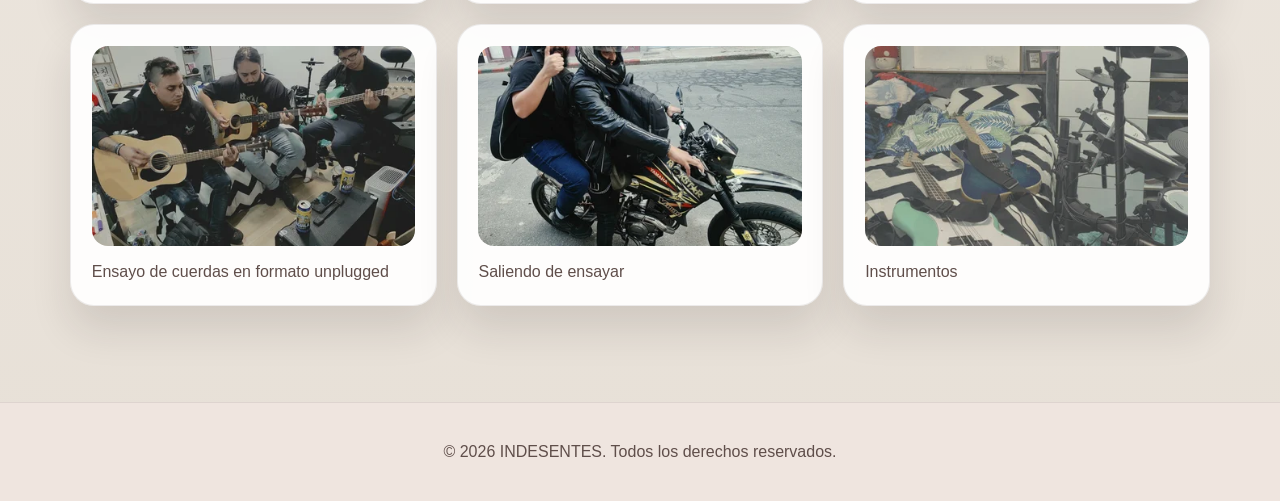
==== commit 9a7d5868: "fix: Cambiando íconos svg en la página" ====
--- a/index.html
+++ b/index.html
@@ -71,7 +71,9 @@
         aria-label="Cambiar tema"
         title="Cambiar tema"
       >
-        <span id="theme-icon" aria-hidden="true">☀</span>
+        <span id="theme-icon" aria-hidden="true">
+          <img src="assets/ico/sun.svg" alt="" />
+        </span>
       </button>
 
       <header class="site-header" id="site-header">
--- a/styles.css
+++ b/styles.css
@@ -380,7 +380,7 @@
 .event-flyers img {
   border-radius: 16px;
   width: 100%;
-  height: 300px;
+  max-height: 300px;
   object-fit: cover;
 }
 
@@ -529,6 +529,29 @@
 .volume-control input {
   flex: 1;
   accent-color: var(--primary);
+}
+
+.volume-button {
+  width: 42px;
+  height: 42px;
+  flex: 0 0 42px;
+  border: 1px solid var(--border);
+  border-radius: 50%;
+  background: var(--button-bg);
+  color: var(--text-strong);
+  display: inline-grid;
+  place-items: center;
+  padding: 0;
+  cursor: pointer;
+  transition: transform 0.2s ease, background 0.2s ease, border-color 0.2s ease;
+}
+
+.volume-button:hover,
+.volume-button:focus-visible {
+  transform: translateY(-2px);
+  background: var(--button-hover);
+  border-color: rgba(255, 179, 71, 0.45);
+  outline: none;
 }
 
 .playback-toggle-group {
@@ -1120,6 +1143,7 @@
 .meta-pill {
   display: inline-flex;
   align-items: center;
+  gap: 0.35rem;
   padding: 0.45rem 0.75rem;
   border-radius: 999px;
   border: 1px solid var(--border);
@@ -1129,13 +1153,59 @@
   font-weight: 700;
 }
 
+.meta-pill-icon-emoji {
+  display: inline-grid;
+  place-items: center;
+  flex: 0 0 auto;
+  font-size: 0.9rem;
+  line-height: 1;
+}
+
+.meta-pill-link {
+  text-decoration: none;
+  border-color: rgba(255, 179, 71, 0.28);
+  box-shadow: inset 0 -1px 0 rgba(255, 179, 71, 0.12);
+  cursor: pointer;
+  transition: color 0.2s ease, border-color 0.2s ease, transform 0.2s ease, background 0.2s ease;
+}
+
+.meta-pill-link::after {
+  content: "↗";
+  margin-left: 0.15rem;
+  color: var(--accent);
+  font-size: 0.72rem;
+  opacity: 0.75;
+}
+
+.meta-pill-link:hover,
+.meta-pill-link:focus-visible {
+  border-color: rgba(255, 179, 71, 0.55);
+  background: var(--button-hover);
+  color: var(--accent);
+  transform: translateY(-1px);
+  outline: none;
+}
+
 .event-flyers {
   display: grid;
   grid-template-columns: repeat(auto-fit, minmax(180px, 1fr));
   gap: 0.8rem;
 }
 
-.event-flyer-button {
+.event-flyer-preview {
+  display: block;
+  width: 100%;
+  overflow: hidden;
+  border-radius: 16px;
+}
+
+.event-flyer-preview img {
+  display: block;
+  width: 100%;
+  height: auto;
+}
+
+.event-detail-flyer-button {
   display: block;
   width: 100%;
   padding: 0;
@@ -1146,17 +1216,20 @@
   overflow: hidden;
 }
 
-.event-flyer-button img {
+.event-detail-flyer-button img {
+  display: block;
+  width: 100%;
+  height: auto;
   transition: transform 0.2s ease, filter 0.2s ease;
 }
 
-.event-flyer-button:hover img,
-.event-flyer-button:focus-visible img {
-  transform: scale(1.03);
-  filter: brightness(1.12);
-}
-
-.event-flyer-button:focus-visible {
+.event-detail-flyer-button:hover img,
+.event-detail-flyer-button:focus-visible img {
+  transform: scale(1.02);
+  filter: brightness(1.08);
+}
+
+.event-detail-flyer-button:focus-visible {
   outline: 2px solid var(--accent);
   outline-offset: 3px;
 }
@@ -1242,6 +1315,165 @@
   display: flex;
   flex-wrap: wrap;
   gap: 0.8rem;
+}
+
+.event-card-clickable {
+  cursor: pointer;
+  transition: transform 0.2s ease, border-color 0.2s ease;
+}
+
+.event-card-clickable:hover {
+  transform: translateY(-3px);
+  border-color: rgba(255, 179, 71, 0.45);
+}
+
+.event-card-clickable:focus-visible {
+  outline: 2px solid var(--accent);
+  outline-offset: 4px;
+}
+
+.event-share-bar,
+.event-detail-share {
+  display: flex;
+  align-items: center;
+  flex-wrap: wrap;
+  gap: 0.55rem;
+}
+
+.event-share-bar {
+  padding-top: 0.8rem;
+  border-top: 1px solid var(--border);
+}
+
+.event-share-bar > span {
+  color: var(--text-soft);
+  font-size: 0.76rem;
+  font-weight: 800;
+  letter-spacing: 0.08em;
+  text-transform: uppercase;
+}
+
+.event-share-links {
+  display: flex;
+  align-items: center;
+  flex-wrap: wrap;
+  gap: 0.45rem;
+}
+
+.event-share-link {
+  min-width: 38px;
+  width: 38px;
+  height: 38px;
+  display: inline-flex;
+  align-items: center;
+  justify-content: center;
+  border: 1px solid var(--border);
+  border-radius: 50%;
+  background: var(--button-bg);
+  color: var(--text-strong);
+  cursor: pointer;
+  text-decoration: none;
+  transition: background 0.2s ease, border-color 0.2s ease, transform 0.2s ease;
+}
+
+.event-share-link svg {
+  width: 17px;
+  height: 17px;
+  fill: none;
+  stroke: currentColor;
+  stroke-width: 1.8;
+  stroke-linecap: round;
+  stroke-linejoin: round;
+}
+
+.event-share-link.copied {
+  border-color: rgba(255, 179, 71, 0.55);
+  background: rgba(255, 179, 71, 0.14);
+  color: var(--accent);
+}
+
+.event-share-link:hover,
+.event-share-link:focus-visible {
+  background: var(--button-hover);
+  border-color: rgba(255, 179, 71, 0.45);
+  transform: translateY(-2px);
+  outline: none;
+}
+
+.event-detail {
+  width: min(100%, 980px);
+  margin-inline: auto;
+}
+
+.event-detail-toolbar {
+  display: flex;
+  align-items: center;
+  justify-content: space-between;
+  gap: 1rem;
+  margin-bottom: 1rem;
+}
+
+.event-detail-back {
+  border: 1px solid var(--border);
+  border-radius: 10px;
+  background: var(--button-bg);
+  color: var(--text-strong);
+  padding: 0.65rem 0.85rem;
+  cursor: pointer;
+  text-decoration: none;
+}
+
+.event-detail-layout {
+  display: grid;
+  grid-template-columns: minmax(260px, 0.9fr) minmax(0, 1.1fr);
+  gap: 1.25rem;
+  align-items: start;
+}
+
+.event-detail-flyer {
+  margin: 0;
+  overflow: hidden;
+  border-radius: 16px;
+  border: 1px solid var(--border);
+  background: var(--card-bg);
+}
+
+.event-detail-flyer img {
+  width: 100%;
+  height: auto;
+  display: block;
+}
+
+.event-share-link svg {
+  fill: currentColor;
+  stroke: none;
+}
+
+.event-share-link svg rect,
+.event-share-link svg circle {
+  fill: none;
+  stroke: currentColor;
+  stroke-width: 1.8;
+}
+
+.event-detail-content {
+  display: grid;
+  gap: 1rem;
+  padding: 1.25rem;
+  border: 1px solid var(--border);
+  border-radius: 16px;
+  background: var(--card-bg);
+}
+
+.event-detail-content h3 {
+  margin: 0;
+  font-size: clamp(1.8rem, 3vw, 2.8rem);
+}
+
+@media (max-width: 860px) {
+  .event-detail-layout {
+    grid-template-columns: 1fr;
+  }
 }
 
 .primary-button,
@@ -1428,7 +1660,33 @@
 }
 
 #theme-icon {
-  font-size: 1.35rem;
+  display: grid;
+  place-items: center;
+}
+
+#theme-icon img,
+.volume-button img,
+.control-button img,
+.social-link img,
+.event-share-link img {
+  width: 18px;
+  height: 18px;
+  display: block;
+  object-fit: contain;
+  transition: filter 0.2s ease;
+}
+
+body.theme-dark #theme-icon img,
+body.theme-dark .volume-button img,
+body.theme-dark .control-button img,
+body.theme-dark .social-link img,
+body.theme-dark .event-share-link img {
+  filter: brightness(0) invert(1);
+}
+
+.theme-toggle #theme-icon img {
+  width: 20px;
+  height: 20px;
 }
 
 .empty-state {
